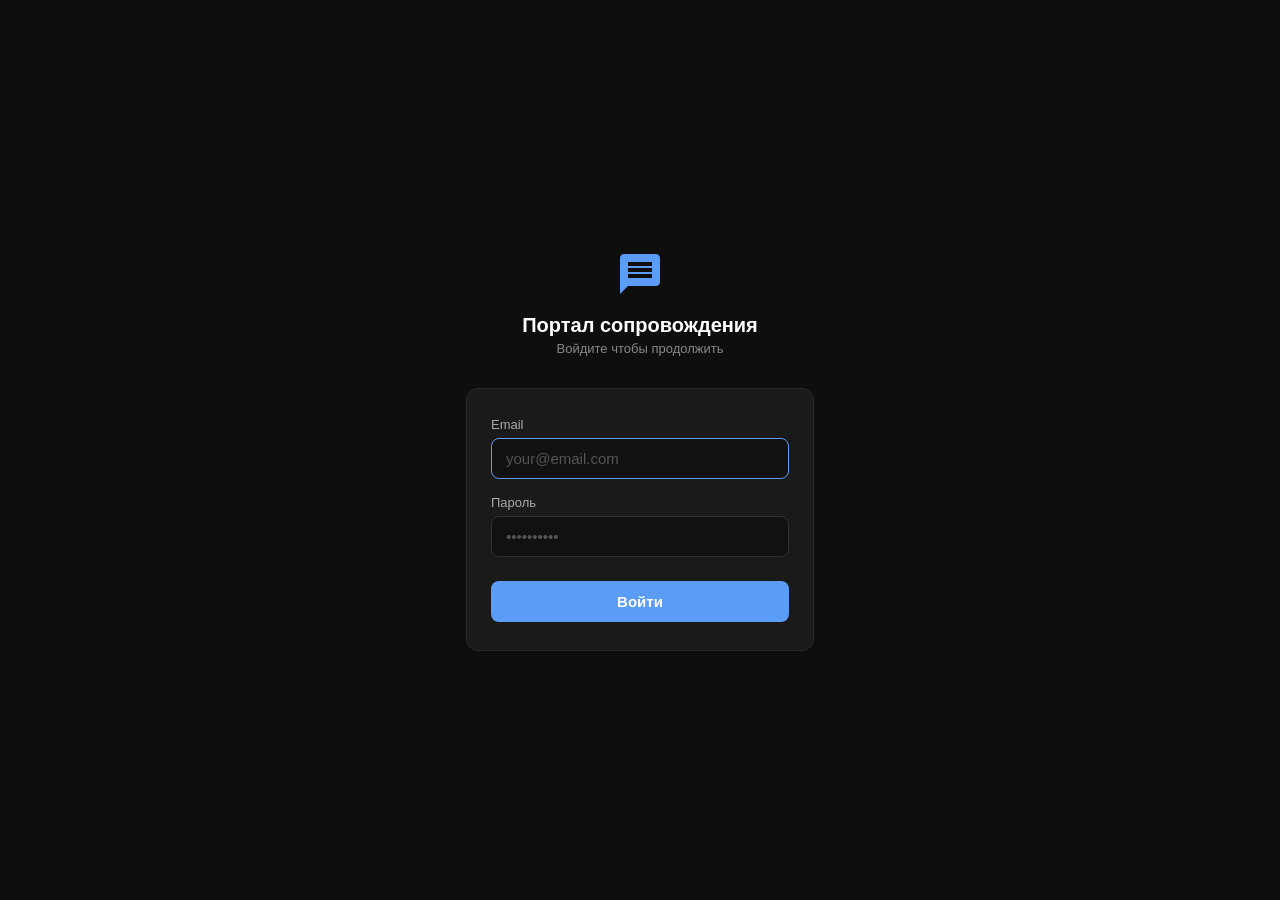
==== chat.html @ 7b3184b1 "Update client files with debug logging" ====
<!DOCTYPE html>
<html lang="ru">
<head>
  <meta charset="UTF-8" />
  <meta name="viewport" content="width=device-width, initial-scale=1.0" />
  <title>Чат сопровождения</title>
  <style>
    *, *::before, *::after { box-sizing: border-box; margin: 0; padding: 0; }

    body {
      background: #0e0e0e;
      color: #e0e0e0;
      font-family: -apple-system, BlinkMacSystemFont, 'Segoe UI', Roboto, sans-serif;
      height: 100vh;
      overflow: hidden;
      display: flex;
      flex-direction: column;
    }

    /* ─── HEADER ─── */
    .chat-header {
      background: #1a1a1a;
      border-bottom: 1px solid #2a2a2a;
      padding: 14px 20px;
      display: flex;
      align-items: center;
      justify-content: space-between;
      flex-shrink: 0;
    }

    .header-left {
      display: flex;
      align-items: center;
      gap: 12px;
    }

    .company-avatar {
      width: 36px;
      height: 36px;
      border-radius: 50%;
      background: linear-gradient(135deg, #5b9cf6, #4a8de0);
      display: flex;
      align-items: center;
      justify-content: center;
      font-weight: 600;
      font-size: 14px;
      color: #fff;
    }

    .company-info h2 {
      font-size: 15px;
      font-weight: 600;
      color: #fff;
    }

    .company-info p {
      font-size: 12px;
      color: #888;
      margin-top: 2px;
    }

    .subscription-badge {
      padding: 4px 10px;
      border-radius: 6px;
      font-size: 12px;
      font-weight: 500;
    }

    .subscription-badge.active {
      background: #1a3a1a;
      color: #4ade80;
    }

    .subscription-badge.expiring {
      background: #3a1a1a;
      color: #f87171;
    }

    .subscription-badge.expired {
      background: #2a2a2a;
      color: #666;
    }

    .btn-logout {
      background: transparent;
      border: 1px solid #333;
      color: #aaa;
      padding: 6px 14px;
      border-radius: 6px;
      font-size: 13px;
      cursor: pointer;
      transition: all 0.2s;
    }

    .btn-logout:hover {
      border-color: #555;
      color: #fff;
    }

    /* ─── MESSAGES ─── */
    .chat-messages {
      flex: 1;
      overflow-y: auto;
      padding: 20px;
      display: flex;
      flex-direction: column;
      gap: 12px;
    }

    .message {
      max-width: 70%;
      padding: 10px 14px;
      border-radius: 12px;
      font-size: 14px;
      line-height: 1.5;
      word-wrap: break-word;
    }

    .message.client {
      align-self: flex-end;
      background: #5b9cf6;
      color: #fff;
      border-bottom-right-radius: 4px;
    }

    .message.specialist {
      align-self: flex-start;
      background: #2a2a2a;
      color: #e0e0e0;
      border-bottom-left-radius: 4px;
    }

    .message-time {
      font-size: 11px;
      color: rgba(255,255,255,0.5);
      margin-top: 4px;
      text-align: right;
    }

    .message.specialist .message-time {
      color: #666;
    }

    .message-file {
      display: flex;
      align-items: center;
      gap: 8px;
      padding: 8px 12px;
      background: rgba(0,0,0,0.2);
      border-radius: 8px;
      margin-top: 6px;
      cursor: pointer;
      transition: background 0.2s;
    }

    .message-file:hover {
      background: rgba(0,0,0,0.3);
    }

    .message-file svg {
      width: 20px;
      height: 20px;
      fill: currentColor;
    }

    .message-file span {
      font-size: 13px;
    }

    .message-image {
      margin-top: 6px;
      border-radius: 8px;
      max-width: 100%;
      cursor: pointer;
    }

    /* ─── INPUT ─── */
    .chat-input-wrap {
      background: #1a1a1a;
      border-top: 1px solid #2a2a2a;
      padding: 14px 20px;
      flex-shrink: 0;
    }

    .chat-input-container {
      display: flex;
      gap: 10px;
      align-items: flex-end;
    }

    .input-box {
      flex: 1;
      background: #111;
      border: 1px solid #333;
      border-radius: 10px;
      padding: 10px 14px;
      font-size: 14px;
      color: #e0e0e0;
      resize: none;
      outline: none;
      max-height: 120px;
      font-family: inherit;
      transition: border-color 0.2s;
    }

    .input-box:focus {
      border-color: #5b9cf6;
    }

    .input-box::placeholder {
      color: #555;
    }

    .btn-attach, .btn-send {
      width: 40px;
      height: 40px;
      border-radius: 10px;
      border: none;
      cursor: pointer;
      display: flex;
      align-items: center;
      justify-content: center;
      transition: all 0.2s;
      flex-shrink: 0;
    }

    .btn-attach {
      background: #2a2a2a;
      color: #aaa;
    }

    .btn-attach:hover {
      background: #333;
      color: #fff;
    }

    .btn-send {
      background: #5b9cf6;
      color: #fff;
    }

    .btn-send:hover {
      background: #4a8de0;
    }

    .btn-send:disabled {
      background: #2a4a7a;
      cursor: not-allowed;
    }

    .btn-attach svg, .btn-send svg {
      width: 20px;
      height: 20px;
      fill: currentColor;
    }

    /* ─── LOADER ─── */
    .loader {
      text-align: center;
      padding: 20px;
      color: #666;
      font-size: 13px;
    }

    .spinner-small {
      display: inline-block;
      width: 14px;
      height: 14px;
      border: 2px solid rgba(255,255,255,0.2);
      border-top-color: #5b9cf6;
      border-radius: 50%;
      animation: spin 0.7s linear infinite;
      margin-right: 6px;
      vertical-align: middle;
    }

    @keyframes spin { to { transform: rotate(360deg); } }

    /* ─── MOBILE ─── */
    @media (max-width: 768px) {
      .message { max-width: 85%; }
      .chat-header { padding: 12px 16px; }
      .chat-messages { padding: 16px; }
      .chat-input-wrap { padding: 12px 16px; }
    }
  </style>
</head>
<body>
  <!-- Header -->
  <div class="chat-header">
    <div class="header-left">
      <div class="company-avatar" id="companyAvatar">?</div>
      <div class="company-info">
        <h2 id="companyName">Загрузка...</h2>
        <p id="userName">—</p>
      </div>
    </div>
    <div style="display: flex; align-items: center; gap: 12px;">
      <div class="subscription-badge active" id="subBadge">Загрузка...</div>
      <button class="btn-logout" onclick="B24_AUTH.logout()">Выйти</button>
    </div>
  </div>

  <!-- Messages -->
  <div class="chat-messages" id="chatMessages">
    <div class="loader">
      <span class="spinner-small"></span>Загрузка сообщений...
    </div>
  </div>

  <!-- Input -->
  <div class="chat-input-wrap">
    <div class="chat-input-container">
      <button class="btn-attach" onclick="attachFile()" title="Прикрепить файл">
        <svg viewBox="0 0 24 24" xmlns="http://www.w3.org/2000/svg">
          <path d="M16.5 6v11.5c0 2.21-1.79 4-4 4s-4-1.79-4-4V5c0-1.38 1.12-2.5 2.5-2.5s2.5 1.12 2.5 2.5v10.5c0 .55-.45 1-1 1s-1-.45-1-1V6H10v9.5c0 1.38 1.12 2.5 2.5 2.5s2.5-1.12 2.5-2.5V5c0-2.21-1.79-4-4-4S7 2.79 7 5v12.5c0 3.04 2.46 5.5 5.5 5.5s5.5-2.46 5.5-5.5V6h-1.5z"/>
        </svg>
      </button>
      <textarea
        class="input-box"
        id="messageInput"
        placeholder="Напишите сообщение..."
        rows="1"
      ></textarea>
      <button class="btn-send" id="btnSend" onclick="sendMessage()">
        <svg viewBox="0 0 24 24" xmlns="http://www.w3.org/2000/svg">
          <path d="M2.01 21L23 12 2.01 3 2 10l15 2-15 2z"/>
        </svg>
      </button>
    </div>
  </div>

  <input type="file" id="fileInput" style="display:none" onchange="handleFileSelect()" />

  <script src="config.js"></script>
  <script src="api.js"></script>
  <script src="auth.js"></script>
  <script src="chat-client.js"></script>
</body>
</html>
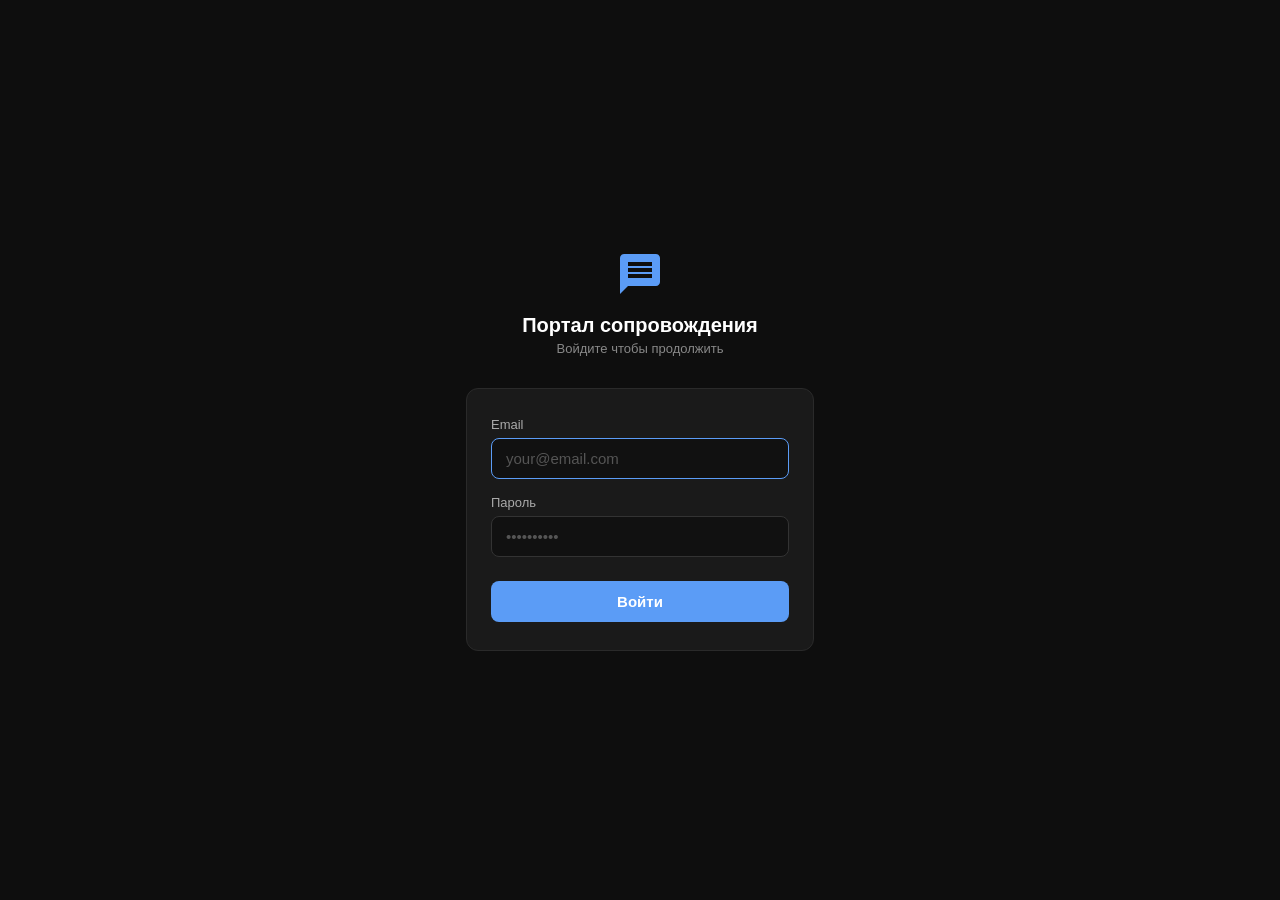
==== commit 085252e4: "Fix chat: author names, BB-codes, no full reload on send" ====
--- a/chat.html
+++ b/chat.html
@@ -139,6 +139,29 @@
 
     .message.specialist .message-time {
       color: #666;
+    }
+
+    .message-author {
+      font-size: 11px;
+      font-weight: 600;
+      margin-bottom: 3px;
+      opacity: 0.75;
+    }
+
+    .message.client .message-author {
+      color: rgba(255,255,255,0.8);
+      text-align: right;
+    }
+
+    .message.specialist .message-author {
+      color: #5b9cf6;
+    }
+
+    .message.system {
+      align-self: center;
+      background: transparent;
+      padding: 2px 0;
+      max-width: 90%;
     }
 
     .message-file {
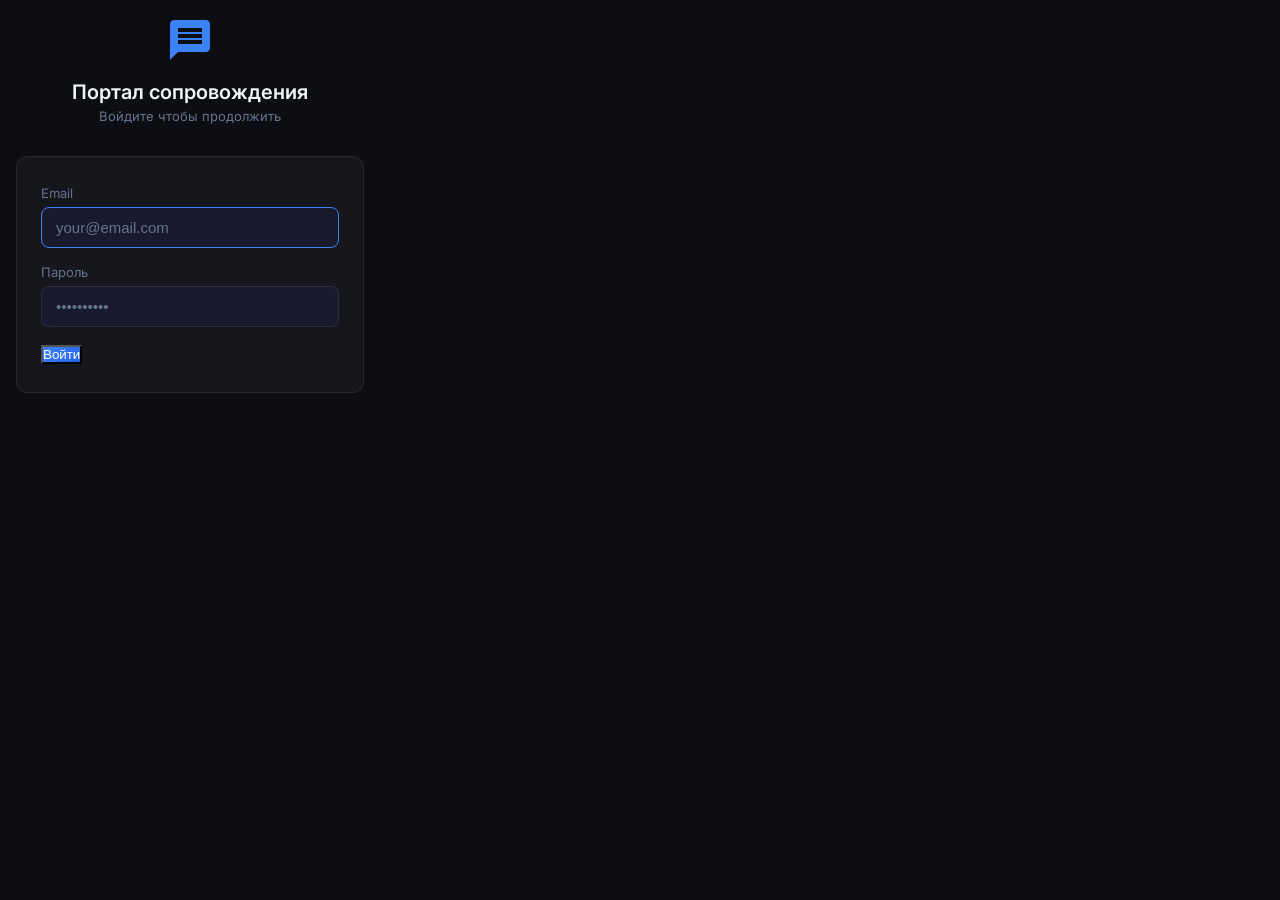
==== commit d2903327: "Обновление стилей в стиле vibecode: темная тема с градиентами и Inter шрифтом" ====
--- a/chat.html
+++ b/chat.html
@@ -4,309 +4,8 @@
   <meta charset="UTF-8" />
   <meta name="viewport" content="width=device-width, initial-scale=1.0" />
   <title>Чат сопровождения</title>
-  <style>
-    *, *::before, *::after { box-sizing: border-box; margin: 0; padding: 0; }
-
-    body {
-      background: #0e0e0e;
-      color: #e0e0e0;
-      font-family: -apple-system, BlinkMacSystemFont, 'Segoe UI', Roboto, sans-serif;
-      height: 100vh;
-      overflow: hidden;
-      display: flex;
-      flex-direction: column;
-    }
-
-    /* ─── HEADER ─── */
-    .chat-header {
-      background: #1a1a1a;
-      border-bottom: 1px solid #2a2a2a;
-      padding: 14px 20px;
-      display: flex;
-      align-items: center;
-      justify-content: space-between;
-      flex-shrink: 0;
-    }
-
-    .header-left {
-      display: flex;
-      align-items: center;
-      gap: 12px;
-    }
-
-    .company-avatar {
-      width: 36px;
-      height: 36px;
-      border-radius: 50%;
-      background: linear-gradient(135deg, #5b9cf6, #4a8de0);
-      display: flex;
-      align-items: center;
-      justify-content: center;
-      font-weight: 600;
-      font-size: 14px;
-      color: #fff;
-    }
-
-    .company-info h2 {
-      font-size: 15px;
-      font-weight: 600;
-      color: #fff;
-    }
-
-    .company-info p {
-      font-size: 12px;
-      color: #888;
-      margin-top: 2px;
-    }
-
-    .subscription-badge {
-      padding: 4px 10px;
-      border-radius: 6px;
-      font-size: 12px;
-      font-weight: 500;
-    }
-
-    .subscription-badge.active {
-      background: #1a3a1a;
-      color: #4ade80;
-    }
-
-    .subscription-badge.expiring {
-      background: #3a1a1a;
-      color: #f87171;
-    }
-
-    .subscription-badge.expired {
-      background: #2a2a2a;
-      color: #666;
-    }
-
-    .btn-logout {
-      background: transparent;
-      border: 1px solid #333;
-      color: #aaa;
-      padding: 6px 14px;
-      border-radius: 6px;
-      font-size: 13px;
-      cursor: pointer;
-      transition: all 0.2s;
-    }
-
-    .btn-logout:hover {
-      border-color: #555;
-      color: #fff;
-    }
-
-    /* ─── MESSAGES ─── */
-    .chat-messages {
-      flex: 1;
-      overflow-y: auto;
-      padding: 20px;
-      display: flex;
-      flex-direction: column;
-      gap: 12px;
-    }
-
-    .message {
-      max-width: 70%;
-      padding: 10px 14px;
-      border-radius: 12px;
-      font-size: 14px;
-      line-height: 1.5;
-      word-wrap: break-word;
-    }
-
-    .message.client {
-      align-self: flex-end;
-      background: #5b9cf6;
-      color: #fff;
-      border-bottom-right-radius: 4px;
-    }
-
-    .message.specialist {
-      align-self: flex-start;
-      background: #2a2a2a;
-      color: #e0e0e0;
-      border-bottom-left-radius: 4px;
-    }
-
-    .message-time {
-      font-size: 11px;
-      color: rgba(255,255,255,0.5);
-      margin-top: 4px;
-      text-align: right;
-    }
-
-    .message.specialist .message-time {
-      color: #666;
-    }
-
-    .message-author {
-      font-size: 11px;
-      font-weight: 600;
-      margin-bottom: 3px;
-      opacity: 0.75;
-    }
-
-    .message.client .message-author {
-      color: rgba(255,255,255,0.8);
-      text-align: right;
-    }
-
-    .message.specialist .message-author {
-      color: #5b9cf6;
-    }
-
-    .message.system {
-      align-self: center;
-      background: transparent;
-      padding: 2px 0;
-      max-width: 90%;
-    }
-
-    .message-file {
-      display: flex;
-      align-items: center;
-      gap: 8px;
-      padding: 8px 12px;
-      background: rgba(0,0,0,0.2);
-      border-radius: 8px;
-      margin-top: 6px;
-      cursor: pointer;
-      transition: background 0.2s;
-    }
-
-    .message-file:hover {
-      background: rgba(0,0,0,0.3);
-    }
-
-    .message-file svg {
-      width: 20px;
-      height: 20px;
-      fill: currentColor;
-    }
-
-    .message-file span {
-      font-size: 13px;
-    }
-
-    .message-image {
-      margin-top: 6px;
-      border-radius: 8px;
-      max-width: 100%;
-      cursor: pointer;
-    }
-
-    /* ─── INPUT ─── */
-    .chat-input-wrap {
-      background: #1a1a1a;
-      border-top: 1px solid #2a2a2a;
-      padding: 14px 20px;
-      flex-shrink: 0;
-    }
-
-    .chat-input-container {
-      display: flex;
-      gap: 10px;
-      align-items: flex-end;
-    }
-
-    .input-box {
-      flex: 1;
-      background: #111;
-      border: 1px solid #333;
-      border-radius: 10px;
-      padding: 10px 14px;
-      font-size: 14px;
-      color: #e0e0e0;
-      resize: none;
-      outline: none;
-      max-height: 120px;
-      font-family: inherit;
-      transition: border-color 0.2s;
-    }
-
-    .input-box:focus {
-      border-color: #5b9cf6;
-    }
-
-    .input-box::placeholder {
-      color: #555;
-    }
-
-    .btn-attach, .btn-send {
-      width: 40px;
-      height: 40px;
-      border-radius: 10px;
-      border: none;
-      cursor: pointer;
-      display: flex;
-      align-items: center;
-      justify-content: center;
-      transition: all 0.2s;
-      flex-shrink: 0;
-    }
-
-    .btn-attach {
-      background: #2a2a2a;
-      color: #aaa;
-    }
-
-    .btn-attach:hover {
-      background: #333;
-      color: #fff;
-    }
-
-    .btn-send {
-      background: #5b9cf6;
-      color: #fff;
-    }
-
-    .btn-send:hover {
-      background: #4a8de0;
-    }
-
-    .btn-send:disabled {
-      background: #2a4a7a;
-      cursor: not-allowed;
-    }
-
-    .btn-attach svg, .btn-send svg {
-      width: 20px;
-      height: 20px;
-      fill: currentColor;
-    }
-
-    /* ─── LOADER ─── */
-    .loader {
-      text-align: center;
-      padding: 20px;
-      color: #666;
-      font-size: 13px;
-    }
-
-    .spinner-small {
-      display: inline-block;
-      width: 14px;
-      height: 14px;
-      border: 2px solid rgba(255,255,255,0.2);
-      border-top-color: #5b9cf6;
-      border-radius: 50%;
-      animation: spin 0.7s linear infinite;
-      margin-right: 6px;
-      vertical-align: middle;
-    }
-
-    @keyframes spin { to { transform: rotate(360deg); } }
-
-    /* ─── MOBILE ─── */
-    @media (max-width: 768px) {
-      .message { max-width: 85%; }
-      .chat-header { padding: 12px 16px; }
-      .chat-messages { padding: 16px; }
-      .chat-input-wrap { padding: 12px 16px; }
-    }
-  </style>
+  <!-- Стили -->
+  <link rel="stylesheet" href="styles.css">
 </head>
 <body>
   <!-- Header -->
--- a/styles.css
+++ b/styles.css
@@ -0,0 +1,637 @@
+/* ============================================================
+   CLIENT STYLES — Стили клиентской части в стиле vibecode
+   ============================================================ */
+
+@import url('https://fonts.googleapis.com/css2?family=Inter:wght@400;500;600;700&display=swap');
+
+*, *::before, *::after {
+  box-sizing: border-box;
+  margin: 0;
+  padding: 0;
+}
+
+body {
+  background: #0d0d14;
+  color: #f1f5f9;
+  font-family: 'Inter', -apple-system, BlinkMacSystemFont, 'Segoe UI', Roboto, sans-serif;
+  min-height: 100vh;
+  display: flex;
+  flex-direction: column;
+}
+
+/* ─── CONTAINER ─── */
+.container {
+  max-width: 1200px;
+  width: 100%;
+  margin: 0 auto;
+  padding: 20px;
+}
+
+/* ─── HEADER ─── */
+.header {
+  background: #13131f;
+  border-bottom: 1px solid rgba(255,255,255,0.08);
+  padding: 16px 0;
+}
+
+.header-content {
+  max-width: 1200px;
+  margin: 0 auto;
+  padding: 0 20px;
+  display: flex;
+  justify-content: space-between;
+  align-items: center;
+}
+
+.header-logo {
+  font-size: 20px;
+  font-weight: 600;
+  color: #f1f5f9;
+}
+
+.header-user {
+  display: flex;
+  align-items: center;
+  gap: 12px;
+}
+
+.user-avatar {
+  width: 36px;
+  height: 36px;
+  border-radius: 50%;
+  background: linear-gradient(135deg, #3b82f6, #2563eb);
+  color: #fff;
+  display: flex;
+  align-items: center;
+  justify-content: center;
+  font-weight: 600;
+  font-size: 14px;
+}
+
+.user-info {
+  display: flex;
+  flex-direction: column;
+}
+
+.user-name {
+  font-size: 14px;
+  font-weight: 500;
+  color: #f1f5f9;
+}
+
+.user-company {
+  font-size: 12px;
+  color: #64748b;
+}
+
+/* ─── SUBSCRIPTION BADGE ─── */
+.subscription-badge {
+  padding: 4px 10px;
+  border-radius: 6px;
+  font-size: 12px;
+  font-weight: 500;
+}
+
+.subscription-badge.active {
+  background: rgba(34, 197, 94, 0.1);
+  color: #22c55e;
+  border: 1px solid rgba(34, 197, 94, 0.2);
+}
+
+.subscription-badge.expiring {
+  background: rgba(251, 191, 36, 0.1);
+  color: #fbbf24;
+  border: 1px solid rgba(251, 191, 36, 0.2);
+}
+
+.subscription-badge.expired {
+  background: rgba(239, 68, 68, 0.1);
+  color: #ef4444;
+  border: 1px solid rgba(239, 68, 68, 0.2);
+}
+
+/* ─── CHAT CONTAINER ─── */
+.chat-container {
+  flex: 1;
+  display: flex;
+  flex-direction: column;
+  background: rgba(255,255,255,0.04);
+  border: 1px solid rgba(255,255,255,0.08);
+  border-radius: 12px;
+  overflow: hidden;
+  margin: 20px;
+  max-height: calc(100vh - 120px);
+}
+
+.chat-header {
+  padding: 16px 20px;
+  border-bottom: 1px solid rgba(255,255,255,0.08);
+  background: #13131f;
+  display: flex;
+  align-items: center;
+  justify-content: space-between;
+}
+
+.chat-header h2 {
+  font-size: 16px;
+  font-weight: 600;
+  color: #f1f5f9;
+}
+
+.chat-header p {
+  font-size: 12px;
+  color: #64748b;
+  margin-top: 4px;
+}
+
+.header-left {
+  display: flex;
+  align-items: center;
+  gap: 12px;
+}
+
+.company-avatar {
+  width: 36px;
+  height: 36px;
+  border-radius: 50%;
+  background: linear-gradient(135deg, #3b82f6, #2563eb);
+  display: flex;
+  align-items: center;
+  justify-content: center;
+  font-weight: 600;
+  font-size: 14px;
+  color: #fff;
+}
+
+.company-info h2 {
+  font-size: 15px;
+  font-weight: 600;
+  color: #f1f5f9;
+}
+
+.company-info p {
+  font-size: 12px;
+  color: #64748b;
+  margin-top: 2px;
+}
+
+.btn-logout {
+  background: transparent;
+  border: 1px solid rgba(255,255,255,0.08);
+  color: #64748b;
+  padding: 6px 14px;
+  border-radius: 6px;
+  font-size: 13px;
+  cursor: pointer;
+  transition: all 0.2s;
+}
+
+.btn-logout:hover {
+  border-color: rgba(255,255,255,0.15);
+  color: #f1f5f9;
+  background: rgba(255,255,255,0.04);
+}
+
+.chat-messages {
+  flex: 1;
+  overflow-y: auto;
+  padding: 20px;
+  display: flex;
+  flex-direction: column;
+  gap: 12px;
+  background: #1a1a2e;
+}
+
+.chat-input-wrap {
+  padding: 14px 16px;
+  border-top: 1px solid rgba(255,255,255,0.08);
+  background: #13131f;
+}
+
+.chat-input-container {
+  display: flex;
+  gap: 10px;
+  align-items: flex-end;
+}
+
+.chat-input {
+  padding: 14px 16px;
+  border-top: 1px solid rgba(255,255,255,0.08);
+  display: flex;
+  gap: 8px;
+  align-items: flex-end;
+  background: #13131f;
+}
+
+.btn-attach {
+  width: 40px;
+  height: 40px;
+  border-radius: 10px;
+  border: none;
+  background: rgba(255,255,255,0.04);
+  color: #64748b;
+  cursor: pointer;
+  display: flex;
+  align-items: center;
+  justify-content: center;
+  flex-shrink: 0;
+  font-size: 18px;
+  transition: all 0.2s;
+}
+
+.btn-attach:hover {
+  background: rgba(255,255,255,0.08);
+  color: #f1f5f9;
+}
+
+.input-box,
+.chat-input textarea {
+  flex: 1;
+  min-width: 0;
+  background: #1a1a2e;
+  border: 1px solid rgba(255,255,255,0.08);
+  border-radius: 10px;
+  padding: 10px 14px;
+  font-size: 14px;
+  color: #f1f5f9;
+  resize: none;
+  outline: none;
+  max-height: 120px;
+  font-family: inherit;
+  transition: border-color 0.2s;
+}
+
+.input-box:focus,
+.chat-input textarea:focus {
+  border-color: #3b82f6;
+}
+
+.input-box::placeholder,
+.chat-input textarea::placeholder {
+  color: #64748b;
+}
+
+.btn-send {
+  width: 40px;
+  height: 40px;
+  border-radius: 10px;
+  border: none;
+  background: linear-gradient(135deg, #3b82f6, #2563eb);
+  color: #fff;
+  cursor: pointer;
+  display: flex;
+  align-items: center;
+  justify-content: center;
+  flex-shrink: 0;
+  transition: all 0.2s;
+}
+
+.btn-send:hover {
+  background: linear-gradient(135deg, #60a5fa, #3b82f6);
+  transform: translateY(-1px);
+}
+
+.btn-send:disabled {
+  background: rgba(255,255,255,0.04);
+  color: #64748b;
+  cursor: not-allowed;
+  transform: none;
+}
+
+.btn-attach svg, .btn-send svg {
+  width: 20px;
+  height: 20px;
+  fill: currentColor;
+}
+
+/* ─── MESSAGES ─── */
+.message {
+  padding: 10px 14px;
+  border-radius: 12px;
+  max-width: 70%;
+  word-wrap: break-word;
+  font-size: 14px;
+  line-height: 1.5;
+}
+
+.message.client {
+  align-self: flex-end;
+  background: linear-gradient(135deg, #3b82f6, #2563eb);
+  color: #fff;
+  border-bottom-right-radius: 4px;
+}
+
+.message.specialist,
+.message.admin {
+  align-self: flex-start;
+  background: rgba(255,255,255,0.04);
+  color: #f1f5f9;
+  border: 1px solid rgba(255,255,255,0.08);
+  border-bottom-left-radius: 4px;
+}
+
+.message.system {
+  align-self: center;
+  background: transparent;
+  color: #64748b;
+  font-size: 12px;
+  text-align: center;
+  max-width: 100%;
+  padding: 2px 0;
+}
+
+.message-author {
+  font-size: 11px;
+  font-weight: 600;
+  margin-bottom: 3px;
+  opacity: 0.75;
+}
+
+.message.client .message-author {
+  color: rgba(255,255,255,0.8);
+  text-align: right;
+}
+
+.message.specialist .message-author {
+  color: #0ea5e9;
+}
+
+.message.admin .message-author {
+  color: #4ade80;
+}
+
+.message-text {
+  font-size: 14px;
+  line-height: 1.4;
+  white-space: pre-wrap;
+}
+
+.message-time {
+  font-size: 11px;
+  color: rgba(255,255,255,0.5);
+  margin-top: 4px;
+  text-align: right;
+}
+
+.message.specialist .message-time,
+.message.admin .message-time {
+  color: #64748b;
+}
+
+.message-file {
+  display: flex;
+  align-items: center;
+  gap: 8px;
+  padding: 8px 12px;
+  background: rgba(0,0,0,0.2);
+  border-radius: 8px;
+  margin-top: 6px;
+  cursor: pointer;
+  transition: background 0.2s;
+}
+
+.message-file:hover {
+  background: rgba(0,0,0,0.3);
+}
+
+.message-file svg {
+  width: 20px;
+  height: 20px;
+  fill: currentColor;
+}
+
+.message-file span {
+  font-size: 13px;
+}
+
+.message-image {
+  margin-top: 6px;
+  border-radius: 8px;
+  max-width: 100%;
+  cursor: pointer;
+}
+
+/* ─── LOGIN/INDEX PAGES ─── */
+.login-wrap {
+  width: 100%;
+  max-width: 380px;
+  padding: 16px;
+}
+
+.login-logo {
+  text-align: center;
+  margin-bottom: 32px;
+}
+
+.login-logo svg {
+  width: 48px;
+  height: 48px;
+  fill: #3b82f6;
+}
+
+.login-logo h1 {
+  font-size: 20px;
+  font-weight: 600;
+  color: #f1f5f9;
+  margin-top: 12px;
+}
+
+.login-logo p {
+  font-size: 13px;
+  color: #64748b;
+  margin-top: 4px;
+}
+
+.login-card {
+  background: rgba(255,255,255,0.04);
+  border: 1px solid rgba(255,255,255,0.08);
+  border-radius: 12px;
+  padding: 28px 24px;
+}
+
+.auth-container {
+  flex: 1;
+  display: flex;
+  align-items: center;
+  justify-content: center;
+  padding: 20px;
+}
+
+.auth-card {
+  background: rgba(255,255,255,0.04);
+  border: 1px solid rgba(255,255,255,0.08);
+  border-radius: 12px;
+  padding: 40px;
+  width: 100%;
+  max-width: 420px;
+  box-shadow: 0 20px 60px rgba(0,0,0,0.5);
+}
+
+.auth-card h1 {
+  font-size: 24px;
+  font-weight: 600;
+  color: #f1f5f9;
+  margin-bottom: 8px;
+  text-align: center;
+}
+
+.auth-card p {
+  font-size: 14px;
+  color: #64748b;
+  margin-bottom: 32px;
+  text-align: center;
+}
+
+.form-group {
+  margin-bottom: 16px;
+}
+
+.form-group label {
+  display: block;
+  font-size: 13px;
+  color: #64748b;
+  margin-bottom: 6px;
+}
+
+.form-group input {
+  width: 100%;
+  background: #1a1a2e;
+  border: 1px solid rgba(255,255,255,0.08);
+  border-radius: 8px;
+  padding: 11px 14px;
+  font-size: 15px;
+  color: #f1f5f9;
+  outline: none;
+  transition: border-color 0.2s;
+}
+
+.form-group input:focus {
+  border-color: #3b82f6;
+}
+
+.form-group input::placeholder {
+  color: #64748b;
+}
+
+.btn {
+  width: 100%;
+  padding: 12px 20px;
+  border-radius: 8px;
+  border: none;
+  font-size: 15px;
+  font-weight: 600;
+  cursor: pointer;
+  transition: all 0.2s;
+}
+
+.btn-primary,
+.btn-login {
+  background: linear-gradient(135deg, #3b82f6, #2563eb);
+  color: #fff;
+}
+
+.btn-primary:hover,
+.btn-login:hover {
+  background: linear-gradient(135deg, #60a5fa, #3b82f6);
+  transform: translateY(-1px);
+}
+
+.btn-primary:disabled,
+.btn-login:disabled {
+  background: rgba(255,255,255,0.04);
+  color: #64748b;
+  cursor: not-allowed;
+  transform: none;
+}
+
+.alert,
+.error-msg {
+  padding: 10px 14px;
+  border-radius: 8px;
+  margin-top: 14px;
+  font-size: 13px;
+  display: none;
+}
+
+.error-msg.visible,
+.alert.visible {
+  display: block;
+}
+
+.alert.error,
+.error-msg {
+  background: rgba(239, 68, 68, 0.1);
+  border: 1px solid rgba(239, 68, 68, 0.2);
+  color: #ef4444;
+}
+
+.alert.success {
+  background: rgba(34, 197, 94, 0.1);
+  border: 1px solid rgba(34, 197, 94, 0.2);
+  color: #22c55e;
+}
+
+/* ─── LOADER ─── */
+.loader {
+  text-align: center;
+  color: #64748b;
+  padding: 20px;
+  font-size: 13px;
+}
+
+.spinner,
+.spinner-small {
+  display: inline-block;
+  width: 16px;
+  height: 16px;
+  border: 2px solid rgba(255,255,255,0.2);
+  border-top-color: #3b82f6;
+  border-radius: 50%;
+  animation: spin 0.7s linear infinite;
+  vertical-align: middle;
+  margin-right: 6px;
+}
+
+.spinner-small {
+  width: 14px;
+  height: 14px;
+}
+
+@keyframes spin {
+  to { transform: rotate(360deg); }
+}
+
+/* ─── SCROLLBAR ─── */
+.chat-messages::-webkit-scrollbar {
+  width: 6px;
+}
+
+.chat-messages::-webkit-scrollbar-track {
+  background: transparent;
+}
+
+.chat-messages::-webkit-scrollbar-thumb {
+  background: rgba(255,255,255,0.1);
+  border-radius: 3px;
+}
+
+.chat-messages::-webkit-scrollbar-thumb:hover {
+  background: rgba(255,255,255,0.15);
+}
+
+/* ─── RESPONSIVE ─── */
+@media (max-width: 768px) {
+  .header-content {
+    flex-direction: column;
+    gap: 12px;
+  }
+  
+  .chat-container {
+    margin: 10px;
+    max-height: calc(100vh - 100px);
+  }
+  
+  .message {
+    max-width: 85%;
+  }
+}
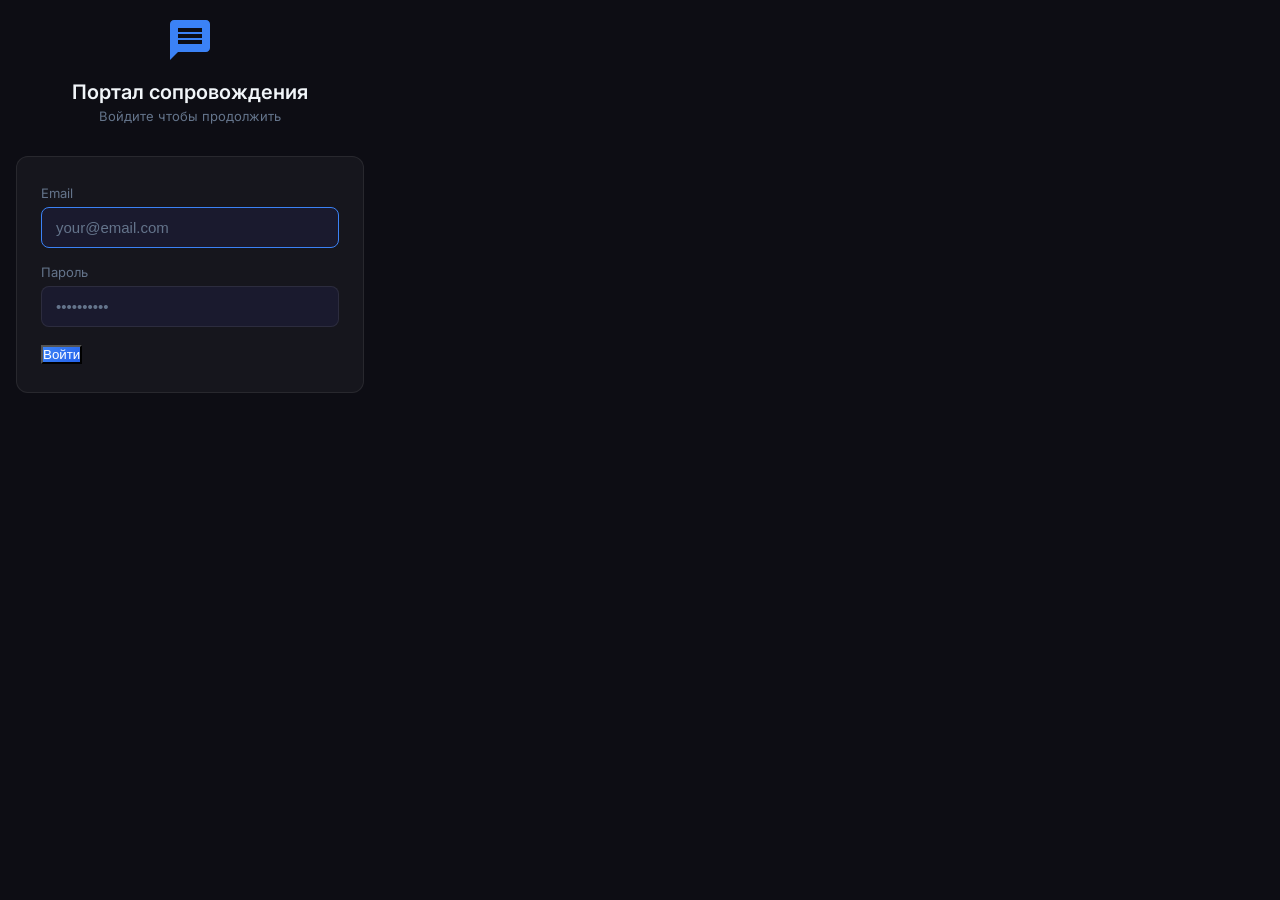
==== commit e01fff78: "Добавлена версия CSS для очистки кэша браузера" ====
--- a/chat.html
+++ b/chat.html
@@ -5,7 +5,7 @@
   <meta name="viewport" content="width=device-width, initial-scale=1.0" />
   <title>Чат сопровождения</title>
   <!-- Стили -->
-  <link rel="stylesheet" href="styles.css">
+  <link rel="stylesheet" href="styles.css?v=2">
 </head>
 <body>
   <!-- Header -->
--- a/styles.css
+++ b/styles.css
@@ -17,6 +17,8 @@
   min-height: 100vh;
   display: flex;
   flex-direction: column;
+  height: 100vh;
+  overflow: hidden;
 }
 
 /* ─── CONTAINER ─── */
@@ -111,37 +113,14 @@
 }
 
 /* ─── CHAT CONTAINER ─── */
-.chat-container {
-  flex: 1;
-  display: flex;
-  flex-direction: column;
-  background: rgba(255,255,255,0.04);
-  border: 1px solid rgba(255,255,255,0.08);
-  border-radius: 12px;
-  overflow: hidden;
-  margin: 20px;
-  max-height: calc(100vh - 120px);
-}
-
 .chat-header {
-  padding: 16px 20px;
+  background: #13131f;
   border-bottom: 1px solid rgba(255,255,255,0.08);
-  background: #13131f;
+  padding: 14px 20px;
   display: flex;
   align-items: center;
   justify-content: space-between;
-}
-
-.chat-header h2 {
-  font-size: 16px;
-  font-weight: 600;
-  color: #f1f5f9;
-}
-
-.chat-header p {
-  font-size: 12px;
-  color: #64748b;
-  margin-top: 4px;
+  flex-shrink: 0;
 }
 
 .header-left {
@@ -206,6 +185,7 @@
   padding: 14px 16px;
   border-top: 1px solid rgba(255,255,255,0.08);
   background: #13131f;
+  flex-shrink: 0;
 }
 
 .chat-input-container {
@@ -635,3 +615,44 @@
     max-width: 85%;
   }
 }
+
+/* ─── MESSAGE FILE ATTACHMENTS ─── */
+.message-file-inline {
+  margin-top: 6px;
+}
+
+.message-file-inline img {
+  max-width: 220px;
+  max-height: 180px;
+  border-radius: 8px;
+  cursor: pointer;
+  display: block;
+}
+
+.message-file-inline img:hover {
+  opacity: 0.9;
+}
+
+.message-file-download {
+  margin-top: 6px;
+  display: flex;
+  align-items: center;
+  gap: 8px;
+  background: rgba(0,0,0,0.2);
+  border-radius: 8px;
+  padding: 8px 10px;
+  cursor: pointer;
+  transition: background 0.2s;
+}
+
+.message-file-download:hover {
+  background: rgba(0,0,0,0.3);
+}
+
+.message-file-download .file-icon {
+  font-size: 18px;
+}
+
+.message-file-download .file-label {
+  font-size: 13px;
+}
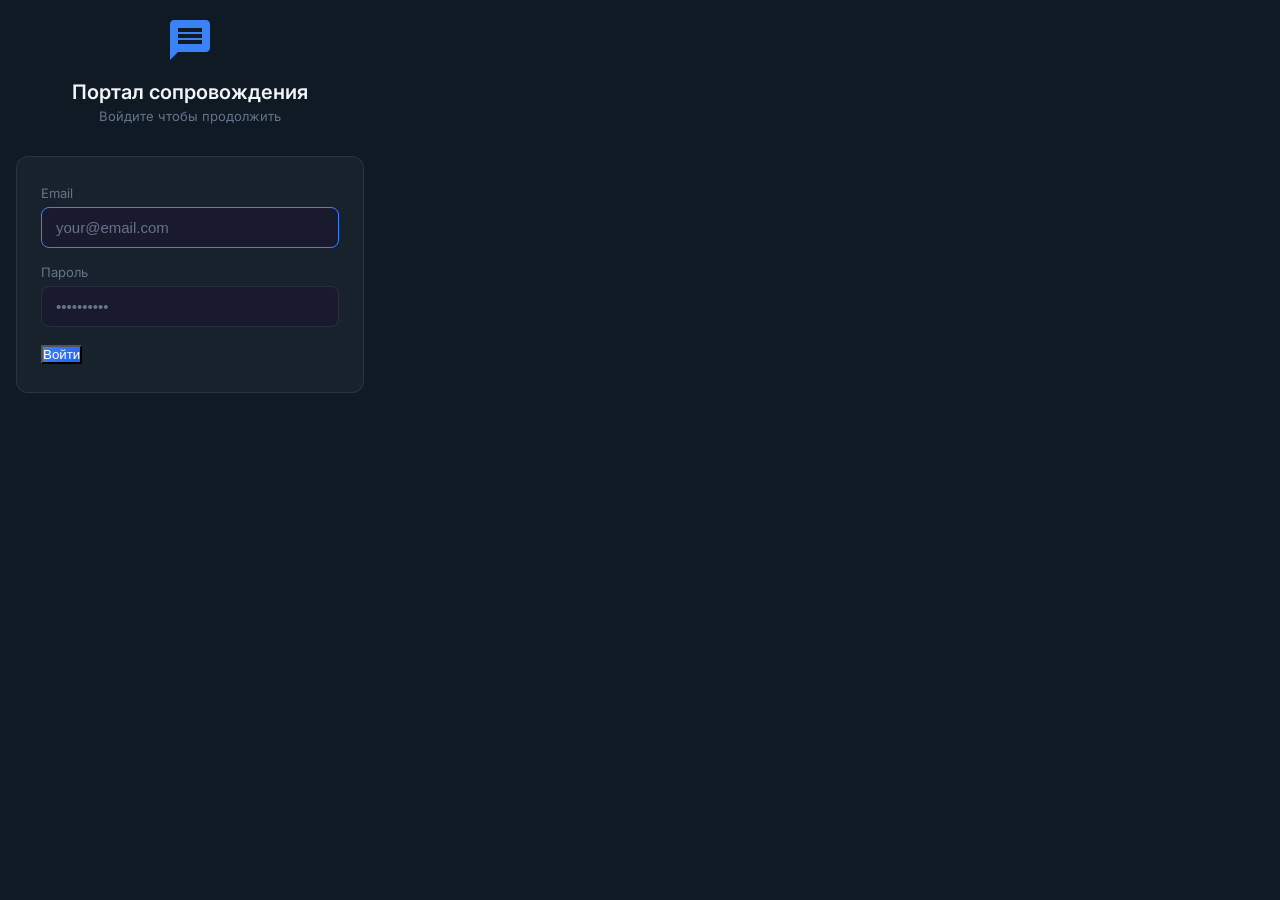
==== commit f32f8f89: "Обновлена версия CSS для принудительной очистки кэша" ====
--- a/chat.html
+++ b/chat.html
@@ -5,7 +5,7 @@
   <meta name="viewport" content="width=device-width, initial-scale=1.0" />
   <title>Чат сопровождения</title>
   <!-- Стили -->
-  <link rel="stylesheet" href="styles.css?v=2">
+  <link rel="stylesheet" href="styles.css?v=20260519">
 </head>
 <body>
   <!-- Header -->
--- a/styles.css
+++ b/styles.css
@@ -11,7 +11,7 @@
 }
 
 body {
-  background: #0d0d14;
+  background: #0f1a25;
   color: #f1f5f9;
   font-family: 'Inter', -apple-system, BlinkMacSystemFont, 'Segoe UI', Roboto, sans-serif;
   min-height: 100vh;
